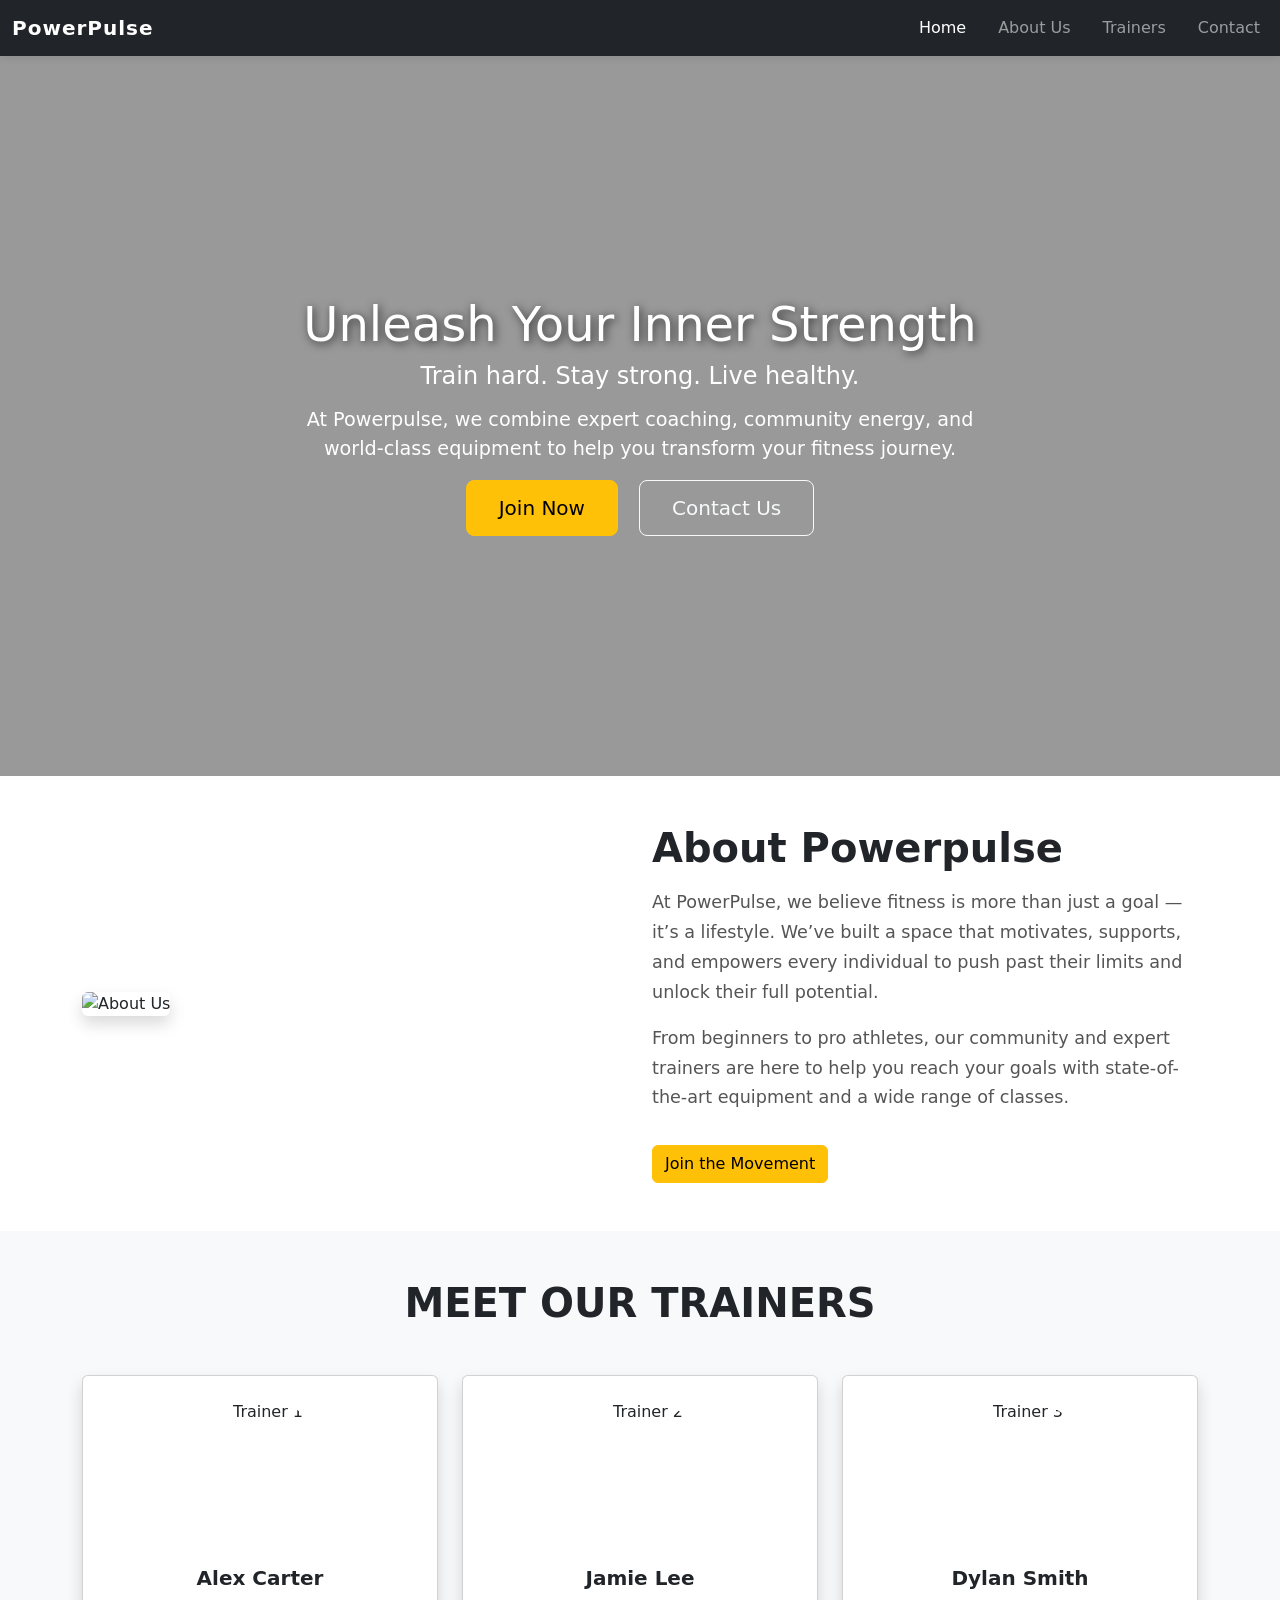
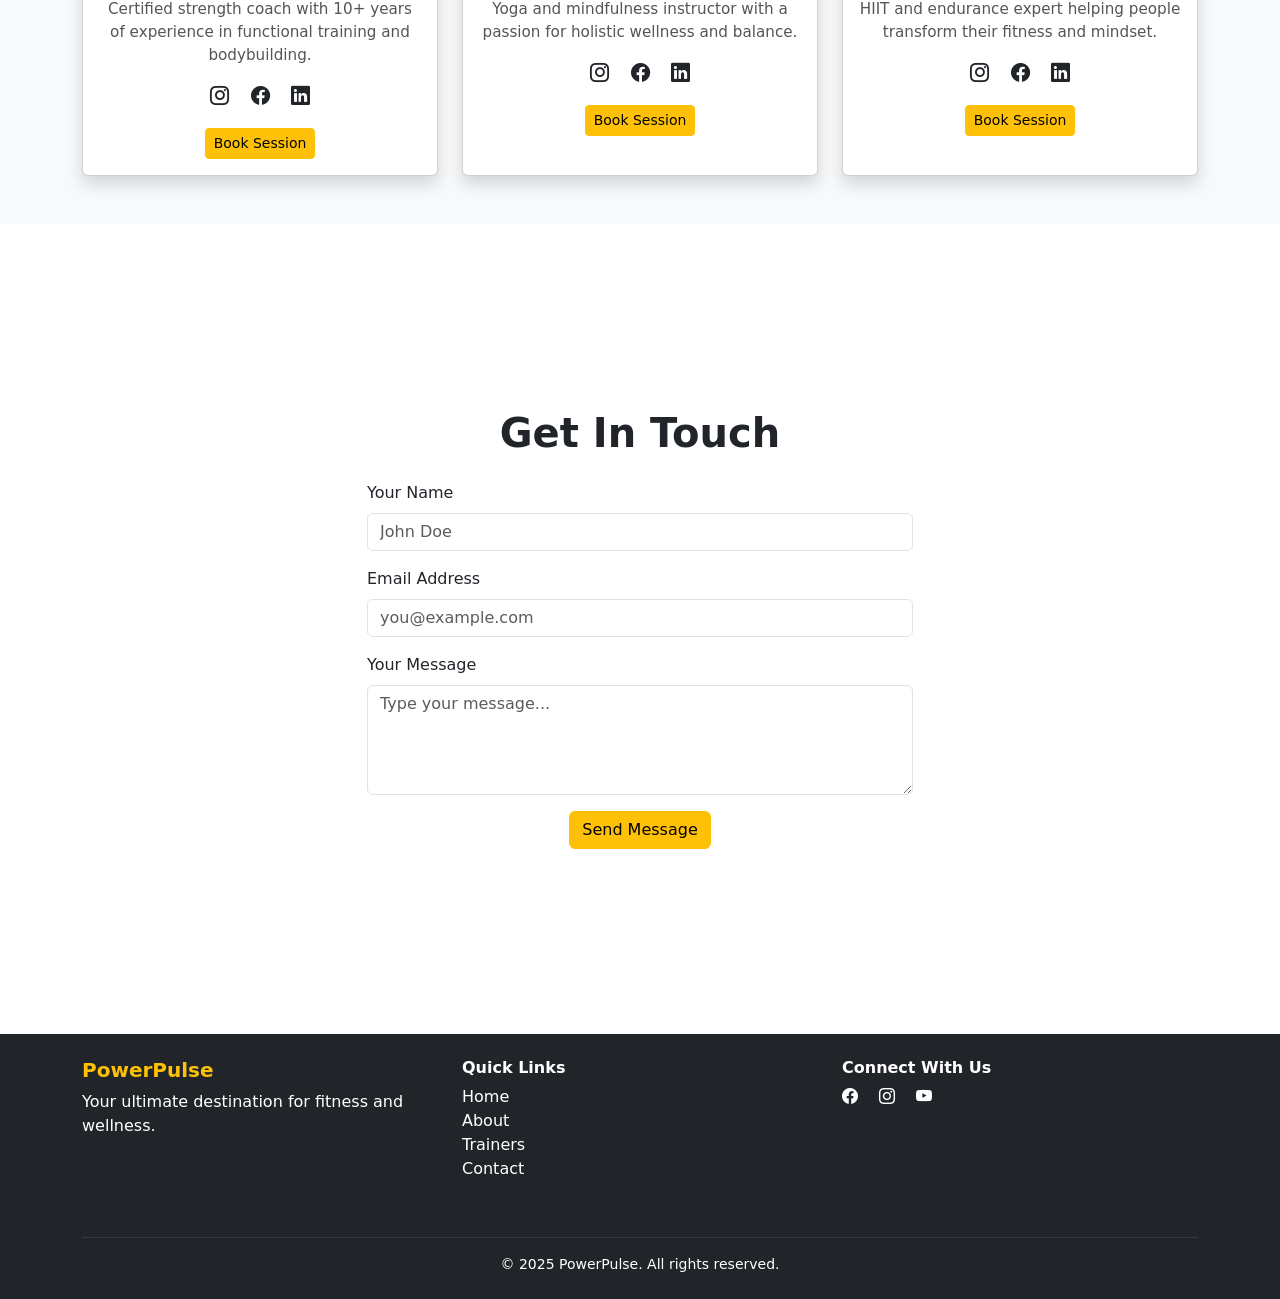
==== index.html @ c1c1d069 "Add files via upload" ====
<!DOCTYPE html>
<html lang="en">
<head>
    <meta charset="UTF-8">
    <meta name="viewport" content="width=device-width, initial-scale=1.0">
    <title>Document</title>
    <!-- Bootstrap Icons -->
<link rel="stylesheet" href="https://cdn.jsdelivr.net/npm/bootstrap-icons@1.10.5/font/bootstrap-icons.css">
    <link rel="stylesheet" href="style.css">
    <link href="https://cdn.jsdelivr.net/npm/bootstrap@5.3.5/dist/css/bootstrap.min.css" rel="stylesheet" integrity="sha384-SgOJa3DmI69IUzQ2PVdRZhwQ+dy64/BUtbMJw1MZ8t5HZApcHrRKUc4W0kG879m7" crossorigin="anonymous">
    
</head>
<body>
    <!-- header -->
    <nav class="navbar navbar-expand-lg navbar-dark bg-dark">
  <div class="container-fluid">
    <a class="navbar-brand" href="#">PowerPulse</a>
    <button class="navbar-toggler" type="button" data-bs-toggle="collapse" data-bs-target="#navbarNav">
      <span class="navbar-toggler-icon"></span>
    </button>
    <div class="collapse navbar-collapse" id="navbarNav">
      <ul class="navbar-nav ms-auto">
        <li class="nav-item">
          <a class="nav-link active" href="index.html">Home</a>
        </li>
        <li class="nav-item">
          <a class="nav-link" href="About.html">About Us</a>
        </li>
        <li class="nav-item">
          <a class="nav-link" href="Trainer.html">Trainers</a>
        </li>
        <li class="nav-item">
          <a class="nav-link " href="Contact.html">Contact</a>
        </li>
      </ul>
    </div>
  </div>
</nav>
    <!-- Hero Banner -->
<section class="hero-banner" id="Home">
  <div class="hero-content text-center">
    <h1>Unleash Your Inner Strength</h1>
    <h4 class="fw-light mb-3">Train hard. Stay strong. Live healthy.</h4>
    <p class="lead">At Powerpulse, we combine expert coaching, community energy, and world-class equipment to help you transform your fitness journey.</p>
    <a href="#" class="btn btn-warning btn-lg me-3">Join Now</a>
    <a href="#contact" class="btn btn-outline-light btn-lg">Contact Us</a>
  </div>
</section>
    <!---programs--->
   <section class="about py-5" id="About Us">
  <div class="container">
    <div class="row align-items-center">
      <div class="col-md-6 mb-4 mb-md-0">
        <img src="images/run.jpg" alt="About Us" class="img-fluid rounded shadow">
      </div>
      <div class="col-md-6">
        <h2 class="fw-bold mb-3">About Powerpulse</h2>
        <p>At PowerPulse, we believe fitness is more than just a goal — it’s a lifestyle. We’ve built a space that motivates, supports, and empowers every individual to push past their limits and unlock their full potential.</p>
        <p>From beginners to pro athletes, our community and expert trainers are here to help you reach your goals with state-of-the-art equipment and a wide range of classes.</p>
        <a href="#" class="btn btn-warning mt-3">Join the Movement</a>
      </div>
    </div>
  </div>
</section>
    <!--traineer-->
<section class="trainers py-5 bg-light" id="Trainers">
  <div class="container">
    <h2 class="text-center fw-bold mb-5">Meet Our Trainers</h2>
    <div class="row g-4">
      
      <!-- Trainer 1 -->
      <div class="col-md-4">
        <div class="card text-center shadow h-100">
          <img src="images/user1.jpg" class="card-img-top rounded-circle mx-auto mt-4" style="width: 150px; height: 150px; object-fit: cover;" alt="Trainer 1">
          <div class="card-body">
            <h5 class="card-title">Alex Carter</h5>
            <p class="card-text">Certified strength coach with 10+ years of experience in functional training and bodybuilding.</p>
            <div class="social-links mb-3">
              <a href="#" class="text-dark me-3"><i class="bi bi-instagram"></i></a>
              <a href="#" class="text-dark me-3"><i class="bi bi-facebook"></i></a>
              <a href="#" class="text-dark"><i class="bi bi-linkedin"></i></a>
            </div>
            <a href="#" class="btn btn-warning btn-sm">Book Session</a>
          </div>
        </div>
      </div>

      <!-- Trainer 2 -->
      <div class="col-md-4">
        <div class="card text-center shadow h-100">
          <img src="images/user2.jpg" class="card-img-top rounded-circle mx-auto mt-4" style="width: 150px; height: 150px; object-fit: cover;" alt="Trainer 2">
          <div class="card-body">
            <h5 class="card-title">Jamie Lee</h5>
            <p class="card-text">Yoga and mindfulness instructor with a passion for holistic wellness and balance.</p>
            <div class="social-links mb-3">
              <a href="#" class="text-dark me-3"><i class="bi bi-instagram"></i></a>
              <a href="#" class="text-dark me-3"><i class="bi bi-facebook"></i></a>
              <a href="#" class="text-dark"><i class="bi bi-linkedin"></i></a>
            </div>
            <a href="#" class="btn btn-warning btn-sm">Book Session</a>
          </div>
        </div>
      </div>

      <!-- Trainer 3 -->
      <div class="col-md-4">
        <div class="card text-center shadow h-100">
          <img src="images/user3.jpg" class="card-img-top rounded-circle mx-auto mt-4" style="width: 150px; height: 150px; object-fit: cover;" alt="Trainer 3">
          <div class="card-body">
            <h5 class="card-title">Dylan Smith</h5>
            <p class="card-text">HIIT and endurance expert helping people transform their fitness and mindset.</p>
            <div class="social-links mb-3">
              <a href="#" class="text-dark me-3"><i class="bi bi-instagram"></i></a>
              <a href="#" class="text-dark me-3"><i class="bi bi-facebook"></i></a>
              <a href="#" class="text-dark"><i class="bi bi-linkedin"></i></a>
            </div>
            <a href="#" class="btn btn-warning btn-sm">Book Session</a>
          </div>
        </div>
      </div>

    </div>
  </div>
    
</section>
    <section class="contact d-flex align-items-center justify-content-center py-5" style="min-height: 90vh;" id="Contact">
  <div class="container">
    <h2 class="text-center fw-bold mb-4">Get In Touch</h2>
    <div class="row justify-content-center">
      
      <!-- Optional: Contact Info -->
      <div class="col-lg-6 col-md-8">
        <form>
          <div class="mb-3">
            <label for="name" class="form-label">Your Name</label>
            <input type="text" class="form-control" id="name" placeholder="John Doe">
          </div>
          <div class="mb-3">
            <label for="email" class="form-label">Email Address</label>
            <input type="email" class="form-control" id="email" placeholder="you@example.com">
          </div>
          <div class="mb-3">
            <label for="message" class="form-label">Your Message</label>
            <textarea class="form-control" id="message" rows="4" placeholder="Type your message..."></textarea>
          </div>
          <div class="text-center">
            <button type="submit" class="btn btn-warning">Send Message</button>
          </div>
        </form>
      </div>

    </div>
  </div>
</section>
    
    <footer class="footer bg-dark text-white py-4">
  <div class="container">
    <div class="row text-center text-md-start">
      
      <!-- Logo / Brand -->
      <div class="col-md-4 mb-3">
        <h5 class="fw-bold text-warning">PowerPulse</h5>
        <p>Your ultimate destination for fitness and wellness.</p>
      </div>
      
      <!-- Quick Links -->
      <div class="col-md-4 mb-3">
        <h6 class="fw-bold">Quick Links</h6>
        <ul class="list-unstyled">
          <li><a href="#Home" class="text-white text-decoration-none">Home</a></li>
          <li><a href="#About Us" class="text-white text-decoration-none">About</a></li>
          <li><a href="#Trainers" class="text-white text-decoration-none">Trainers</a></li>
          <li><a href="#Contact" class="text-white text-decoration-none">Contact</a></li>
        </ul>
      </div>
      
      <!-- Social Media -->
      <div class="col-md-4 mb-3">
        <h6 class="fw-bold">Connect With Us</h6>
        <a href="#" class="text-white me-3"><i class="bi bi-facebook"></i></a>
        <a href="#" class="text-white me-3"><i class="bi bi-instagram"></i></a>
        <a href="#" class="text-white"><i class="bi bi-youtube"></i></a>
      </div>

    </div>

    <hr class="border-top border-secondary mt-4">
    <p class="text-center mb-0 small">&copy; 2025 PowerPulse. All rights reserved.</p>
  </div>
</footer>
    <script src="https://cdn.jsdelivr.net/npm/bootstrap@5.3.5/dist/js/bootstrap.bundle.min.js" integrity="sha384-k6d4wzSIapyDyv1kpU366/PK5hCdSbCRGRCMv+eplOQJWyd1fbcAu9OCUj5zNLiq" crossorigin="anonymous"></script></body>
</html>
---- style.css ----
/* style.css */

/* Reset some default styles */
body {
    margin: 0;
    padding: 0;
    font-family: 'Segoe UI', sans-serif;
    background-color: #f8f9fa; /* Light gray background */
}

/* Navbar Customization */
.navbar {
    box-shadow: 0 2px 10px rgba(0, 0, 0, 0.1);
}

.navbar-brand {
    font-weight: bold;
    font-size: 1.5rem;
    letter-spacing: 1px;
}

.nav-link {
    margin-left: 1rem;
    transition: color 0.3s ease;
}

.nav-link:hover {
    color: #fdd835 !important; /* Yellow highlight on hover */
}

/* Optional hero section if you add it */
/* Hero Banner with background image */
.hero-banner {
    background-image: url('images/banner.jpg');  /* Make sure this path is correct */
    background-size: cover;
    background-position: center center;
    background-repeat: no-repeat;
    height: 80vh;
    width:100%;
    position: relative;
    display: flex;
    align-items: center;
    justify-content: center;
    text-align: center;
    color: white;
}
.hero-content h4 {
  font-weight: 300;
  font-size: 1.5rem;
}

.hero-content p {
  font-size: 1.1rem;
  max-width: 700px;
  margin: 0 auto 1.5rem;
}

.hero-content a {
  padding: 0.75rem 2rem;
}

.hero-banner::before {
    content: '';
    position: absolute;
    top: 0;
    left: 0;
    height: 100%;
    width: 100%;
    background: rgba(0, 0, 0, 0.4); /* Optional dark overlay */
    z-index: 1;
}

.hero-content {
    position: relative;
    z-index: 2;
}

.hero-content h1 {
    font-size: 3rem;
    text-shadow: 2px 2px 10px rgba(0, 0, 0, 0.7);
}

.hero-content p {
    font-size: 1.2rem;
    margin-bottom: 1rem;
}

/* Responsive spacing */
@media (max-width: 768px) {
    .nav-link {
        margin-left: 0;
        margin-top: 0.5rem;
    }

    .hero h1 {
        font-size: 2rem;
    }
}
.about h2 {
    font-size: 2.5rem;
    color: #212529;
}

.about p {
    font-size: 1.1rem;
    line-height: 1.7;
    color: #555;
}
.trainers h2 {
    font-size: 2.5rem;
    text-transform: uppercase;
    color: #212529;
}

.card-title {
    font-weight: 600;
}

.card-text {
    font-size: 0.95rem;
    color: #555;
}
.trainers h2 {
    font-size: 2.5rem;
    text-transform: uppercase;
    color: #212529;
}
8
.card-title {
    font-weight: 600;
}

.card-text {
    font-size: 0.95rem;
    color: #555;
}
.social-links a {
  font-size: 1.2rem;
  transition: color 0.3s ease;
}

.social-links a:hover {
  color: #fdd835;
}
.contact h2 {
    font-size: 2.5rem;
}

.contact h5 {
    margin-top: 1.5rem;
    font-weight: 600;
} 
.footer a:hover {
    text-decoration: underline;
    color: #fdd835;
}
.highlight {
  color: #fdd835;
  font-weight: 700;
  text-transform: uppercase;
}
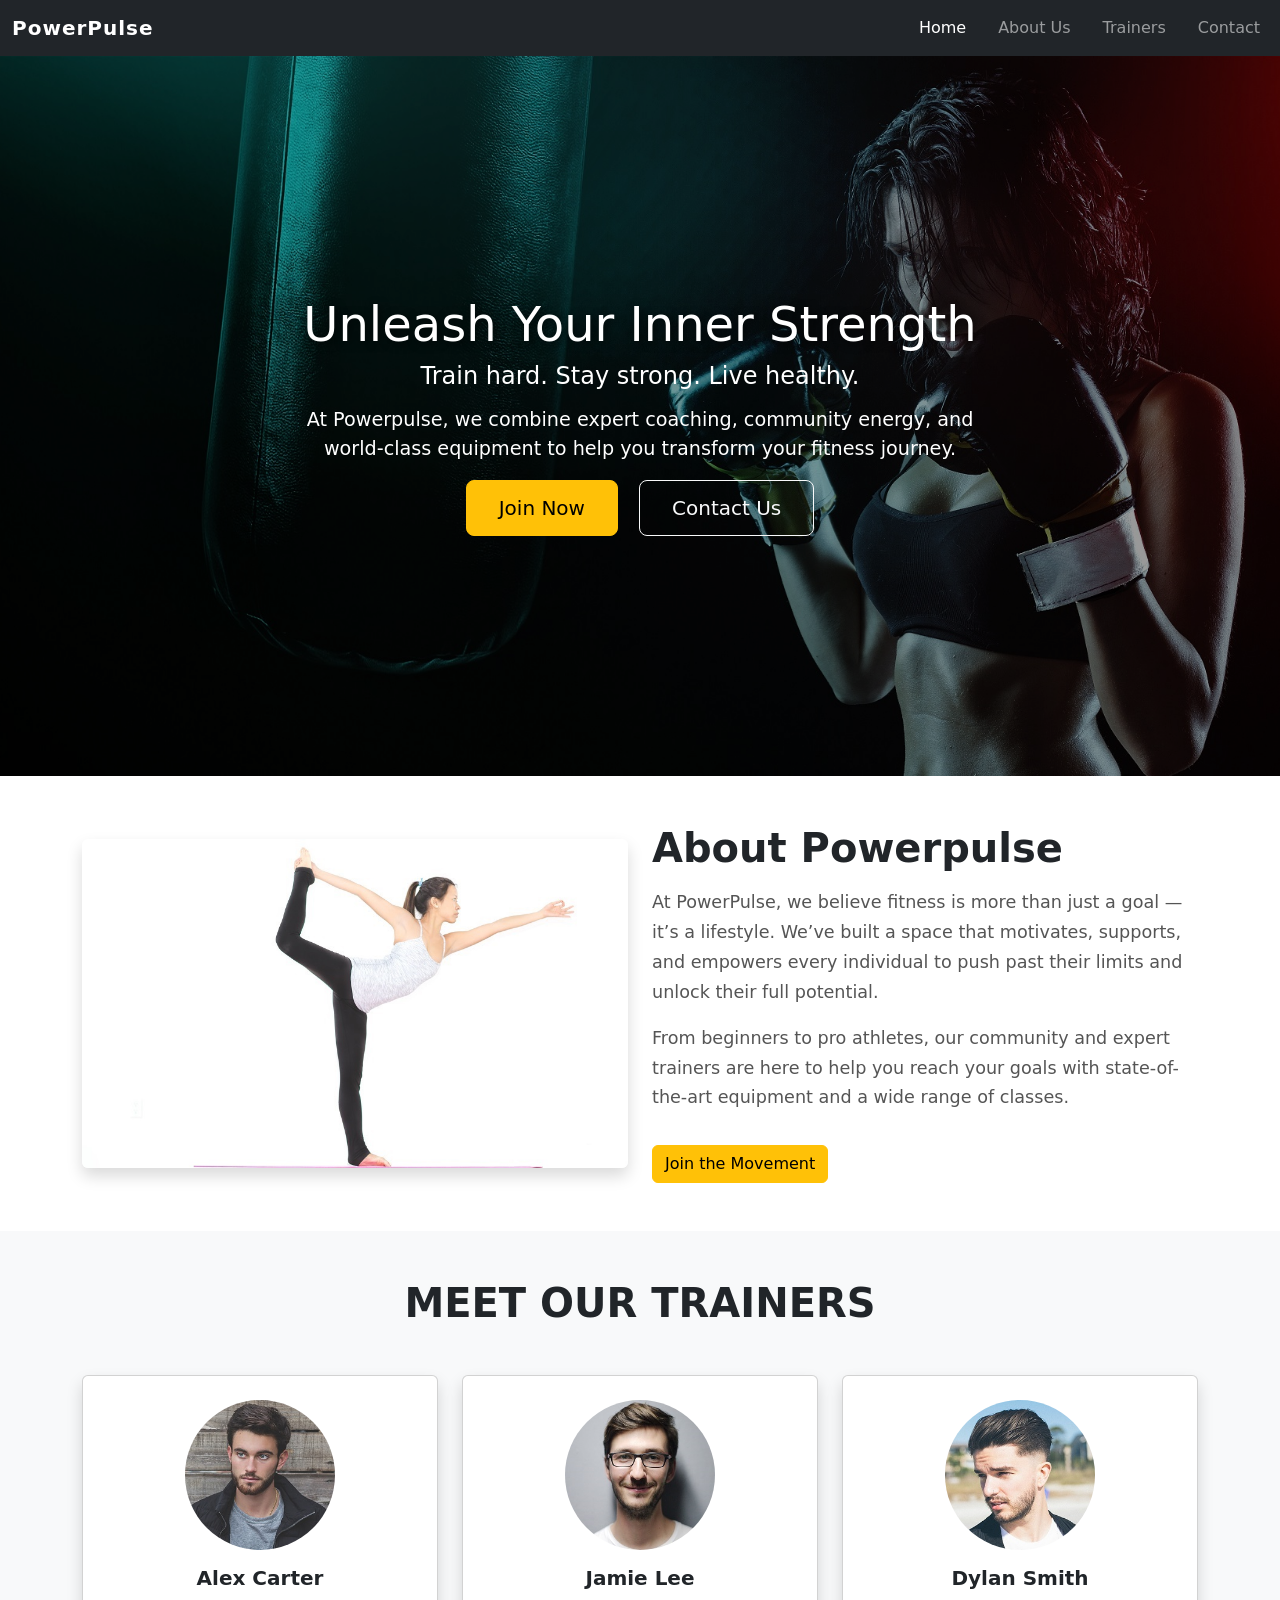
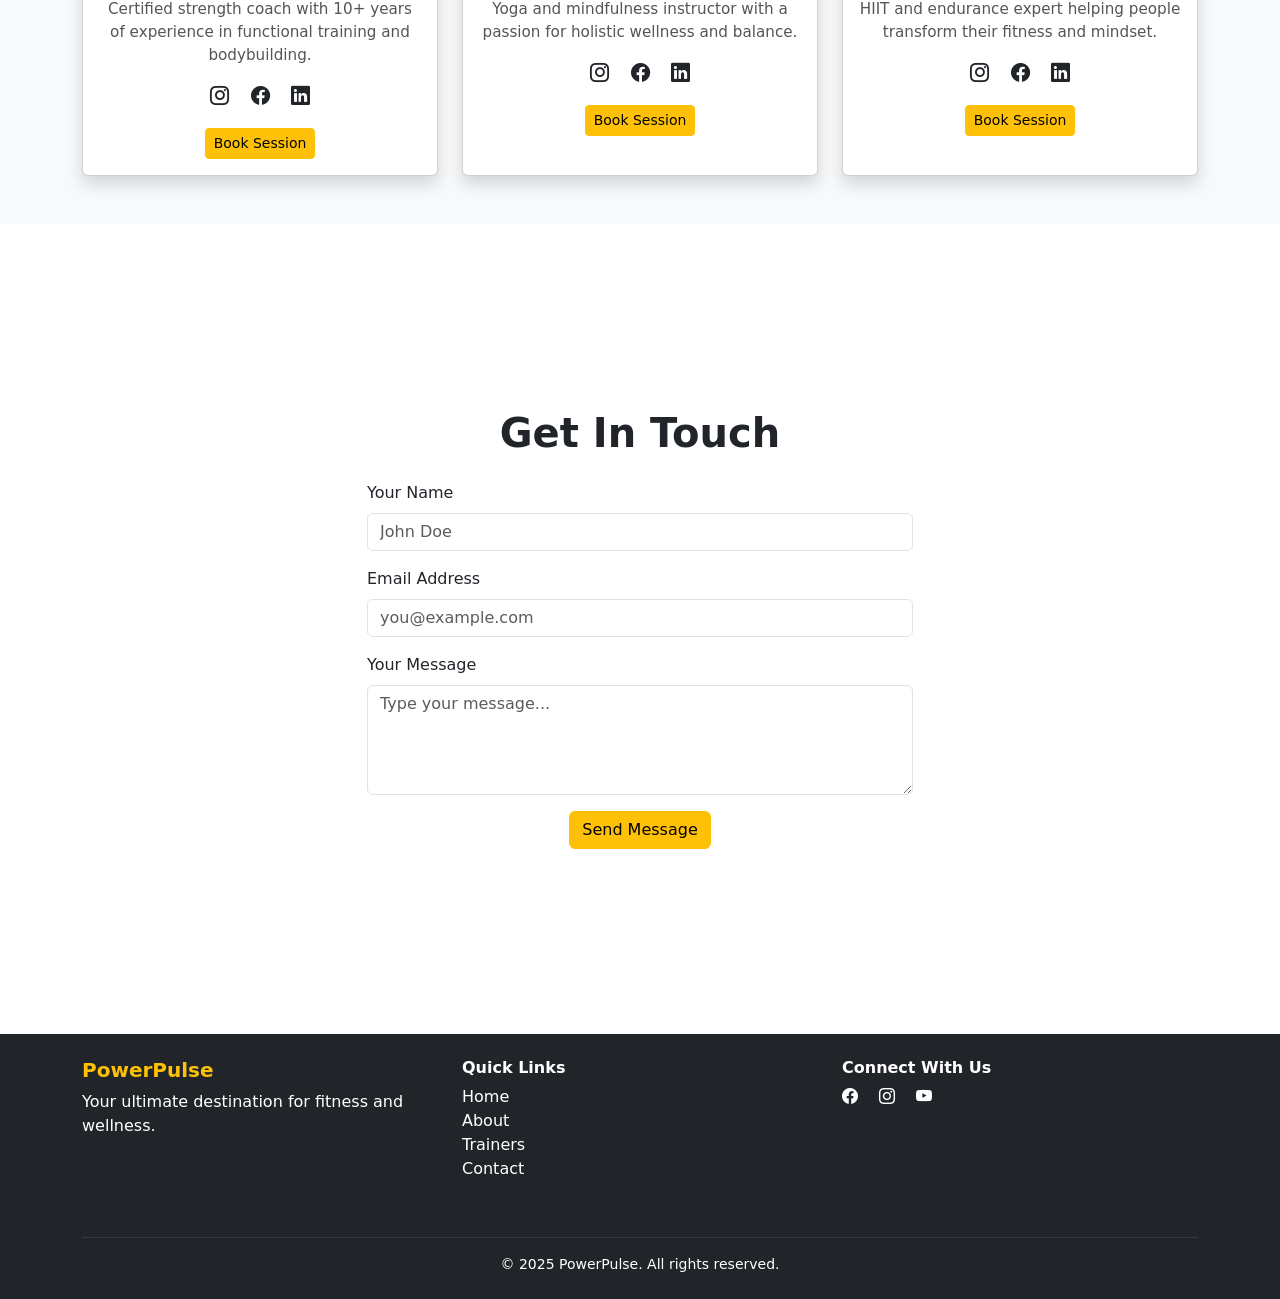
==== commit 5866f6b9: "Add files via upload" ====
--- a/index.html
+++ b/index.html
@@ -3,190 +3,191 @@
 <head>
     <meta charset="UTF-8">
     <meta name="viewport" content="width=device-width, initial-scale=1.0">
-    <title>Document</title>
-    <!-- Bootstrap Icons -->
-<link rel="stylesheet" href="https://cdn.jsdelivr.net/npm/bootstrap-icons@1.10.5/font/bootstrap-icons.css">
+    <title>PowerPulse-Gym Website</title>
+    <!-- Bootstrap Icons -->
+<link rel="stylesheet" href="https://cdn.jsdelivr.net/npm/bootstrap-icons@1.10.5/font/bootstrap-icons.css">
     <link rel="stylesheet" href="style.css">
     <link href="https://cdn.jsdelivr.net/npm/bootstrap@5.3.5/dist/css/bootstrap.min.css" rel="stylesheet" integrity="sha384-SgOJa3DmI69IUzQ2PVdRZhwQ+dy64/BUtbMJw1MZ8t5HZApcHrRKUc4W0kG879m7" crossorigin="anonymous">
-    
+    
 </head>
 <body>
     <!-- header -->
-    <nav class="navbar navbar-expand-lg navbar-dark bg-dark">
-  <div class="container-fluid">
-    <a class="navbar-brand" href="#">PowerPulse</a>
-    <button class="navbar-toggler" type="button" data-bs-toggle="collapse" data-bs-target="#navbarNav">
-      <span class="navbar-toggler-icon"></span>
-    </button>
-    <div class="collapse navbar-collapse" id="navbarNav">
-      <ul class="navbar-nav ms-auto">
-        <li class="nav-item">
-          <a class="nav-link active" href="index.html">Home</a>
-        </li>
-        <li class="nav-item">
-          <a class="nav-link" href="About.html">About Us</a>
-        </li>
-        <li class="nav-item">
-          <a class="nav-link" href="Trainer.html">Trainers</a>
-        </li>
-        <li class="nav-item">
-          <a class="nav-link " href="Contact.html">Contact</a>
-        </li>
-      </ul>
-    </div>
-  </div>
-</nav>
-    <!-- Hero Banner -->
-<section class="hero-banner" id="Home">
-  <div class="hero-content text-center">
-    <h1>Unleash Your Inner Strength</h1>
-    <h4 class="fw-light mb-3">Train hard. Stay strong. Live healthy.</h4>
-    <p class="lead">At Powerpulse, we combine expert coaching, community energy, and world-class equipment to help you transform your fitness journey.</p>
-    <a href="#" class="btn btn-warning btn-lg me-3">Join Now</a>
-    <a href="#contact" class="btn btn-outline-light btn-lg">Contact Us</a>
-  </div>
-</section>
-    <!---programs--->
-   <section class="about py-5" id="About Us">
-  <div class="container">
-    <div class="row align-items-center">
-      <div class="col-md-6 mb-4 mb-md-0">
-        <img src="images/run.jpg" alt="About Us" class="img-fluid rounded shadow">
-      </div>
-      <div class="col-md-6">
-        <h2 class="fw-bold mb-3">About Powerpulse</h2>
-        <p>At PowerPulse, we believe fitness is more than just a goal — it’s a lifestyle. We’ve built a space that motivates, supports, and empowers every individual to push past their limits and unlock their full potential.</p>
-        <p>From beginners to pro athletes, our community and expert trainers are here to help you reach your goals with state-of-the-art equipment and a wide range of classes.</p>
-        <a href="#" class="btn btn-warning mt-3">Join the Movement</a>
-      </div>
-    </div>
-  </div>
-</section>
-    <!--traineer-->
-<section class="trainers py-5 bg-light" id="Trainers">
-  <div class="container">
-    <h2 class="text-center fw-bold mb-5">Meet Our Trainers</h2>
-    <div class="row g-4">
-      
-      <!-- Trainer 1 -->
-      <div class="col-md-4">
-        <div class="card text-center shadow h-100">
-          <img src="images/user1.jpg" class="card-img-top rounded-circle mx-auto mt-4" style="width: 150px; height: 150px; object-fit: cover;" alt="Trainer 1">
-          <div class="card-body">
-            <h5 class="card-title">Alex Carter</h5>
-            <p class="card-text">Certified strength coach with 10+ years of experience in functional training and bodybuilding.</p>
-            <div class="social-links mb-3">
-              <a href="#" class="text-dark me-3"><i class="bi bi-instagram"></i></a>
-              <a href="#" class="text-dark me-3"><i class="bi bi-facebook"></i></a>
-              <a href="#" class="text-dark"><i class="bi bi-linkedin"></i></a>
-            </div>
-            <a href="#" class="btn btn-warning btn-sm">Book Session</a>
-          </div>
-        </div>
-      </div>
-
-      <!-- Trainer 2 -->
-      <div class="col-md-4">
-        <div class="card text-center shadow h-100">
-          <img src="images/user2.jpg" class="card-img-top rounded-circle mx-auto mt-4" style="width: 150px; height: 150px; object-fit: cover;" alt="Trainer 2">
-          <div class="card-body">
-            <h5 class="card-title">Jamie Lee</h5>
-            <p class="card-text">Yoga and mindfulness instructor with a passion for holistic wellness and balance.</p>
-            <div class="social-links mb-3">
-              <a href="#" class="text-dark me-3"><i class="bi bi-instagram"></i></a>
-              <a href="#" class="text-dark me-3"><i class="bi bi-facebook"></i></a>
-              <a href="#" class="text-dark"><i class="bi bi-linkedin"></i></a>
-            </div>
-            <a href="#" class="btn btn-warning btn-sm">Book Session</a>
-          </div>
-        </div>
-      </div>
-
-      <!-- Trainer 3 -->
-      <div class="col-md-4">
-        <div class="card text-center shadow h-100">
-          <img src="images/user3.jpg" class="card-img-top rounded-circle mx-auto mt-4" style="width: 150px; height: 150px; object-fit: cover;" alt="Trainer 3">
-          <div class="card-body">
-            <h5 class="card-title">Dylan Smith</h5>
-            <p class="card-text">HIIT and endurance expert helping people transform their fitness and mindset.</p>
-            <div class="social-links mb-3">
-              <a href="#" class="text-dark me-3"><i class="bi bi-instagram"></i></a>
-              <a href="#" class="text-dark me-3"><i class="bi bi-facebook"></i></a>
-              <a href="#" class="text-dark"><i class="bi bi-linkedin"></i></a>
-            </div>
-            <a href="#" class="btn btn-warning btn-sm">Book Session</a>
-          </div>
-        </div>
-      </div>
-
-    </div>
-  </div>
-    
-</section>
-    <section class="contact d-flex align-items-center justify-content-center py-5" style="min-height: 90vh;" id="Contact">
-  <div class="container">
-    <h2 class="text-center fw-bold mb-4">Get In Touch</h2>
-    <div class="row justify-content-center">
-      
-      <!-- Optional: Contact Info -->
-      <div class="col-lg-6 col-md-8">
-        <form>
-          <div class="mb-3">
-            <label for="name" class="form-label">Your Name</label>
-            <input type="text" class="form-control" id="name" placeholder="John Doe">
-          </div>
-          <div class="mb-3">
-            <label for="email" class="form-label">Email Address</label>
-            <input type="email" class="form-control" id="email" placeholder="you@example.com">
-          </div>
-          <div class="mb-3">
-            <label for="message" class="form-label">Your Message</label>
-            <textarea class="form-control" id="message" rows="4" placeholder="Type your message..."></textarea>
-          </div>
-          <div class="text-center">
-            <button type="submit" class="btn btn-warning">Send Message</button>
-          </div>
-        </form>
-      </div>
-
-    </div>
-  </div>
-</section>
-    
-    <footer class="footer bg-dark text-white py-4">
-  <div class="container">
-    <div class="row text-center text-md-start">
-      
-      <!-- Logo / Brand -->
-      <div class="col-md-4 mb-3">
-        <h5 class="fw-bold text-warning">PowerPulse</h5>
-        <p>Your ultimate destination for fitness and wellness.</p>
-      </div>
-      
-      <!-- Quick Links -->
-      <div class="col-md-4 mb-3">
-        <h6 class="fw-bold">Quick Links</h6>
-        <ul class="list-unstyled">
-          <li><a href="#Home" class="text-white text-decoration-none">Home</a></li>
-          <li><a href="#About Us" class="text-white text-decoration-none">About</a></li>
-          <li><a href="#Trainers" class="text-white text-decoration-none">Trainers</a></li>
-          <li><a href="#Contact" class="text-white text-decoration-none">Contact</a></li>
-        </ul>
-      </div>
-      
-      <!-- Social Media -->
-      <div class="col-md-4 mb-3">
-        <h6 class="fw-bold">Connect With Us</h6>
-        <a href="#" class="text-white me-3"><i class="bi bi-facebook"></i></a>
-        <a href="#" class="text-white me-3"><i class="bi bi-instagram"></i></a>
-        <a href="#" class="text-white"><i class="bi bi-youtube"></i></a>
-      </div>
-
-    </div>
-
-    <hr class="border-top border-secondary mt-4">
-    <p class="text-center mb-0 small">&copy; 2025 PowerPulse. All rights reserved.</p>
-  </div>
-</footer>
+    <nav class="navbar navbar-expand-lg navbar-dark bg-dark">
+  <div class="container-fluid">
+    <a class="navbar-brand" href="#home">PowerPulse</a>
+    <button class="navbar-toggler" type="button" data-bs-toggle="collapse" data-bs-target="#navbarNav">
+      <span class="navbar-toggler-icon"></span>
+    </button>
+    <div class="collapse navbar-collapse" id="navbarNav">
+      <ul class="navbar-nav ms-auto">
+        <li class="nav-item">
+          <a class="nav-link active" href="index.html">Home</a>
+        </li>
+        <li class="nav-item">
+          <a class="nav-link" href="About.html">About Us</a>
+        </li>
+        <li class="nav-item">
+          <a class="nav-link" href="Trainer.html">Trainers</a>
+        </li>
+        <li class="nav-item">
+          <a class="nav-link " href="Contact.html">Contact</a>
+        </li>
+      </ul>
+    </div>
+  </div>
+</nav>
+    <!-- Hero Banner -->
+<section class="hero-banner" id="Home">
+  <div class="hero-content text-center">
+    <h1>Unleash Your Inner Strength</h1>
+    <h4 class="fw-light mb-3">Train hard. Stay strong. Live healthy.</h4>
+    <p class="lead">At Powerpulse, we combine expert coaching, community energy, and world-class equipment to help you transform your fitness journey.</p>
+    <a href="#" class="btn btn-warning btn-lg me-3">Join Now</a>
+    <a href="#contact" class="btn btn-outline-light btn-lg">Contact Us</a>
+  </div>
+</section>
+    <!---programs--->
+   <section class="about py-5" id="About Us">
+  <div class="container">
+    <div class="row align-items-center">
+      <div class="col-md-6 mb-4 mb-md-0">
+        <img src="images/run.jpg" alt="About Us" class="img-fluid rounded shadow">
+      </div>
+      <div class="col-md-6">
+        <h2 class="fw-bold mb-3">About Powerpulse</h2>
+        <p>At PowerPulse, we believe fitness is more than just a goal — it’s a lifestyle. We’ve built a space that motivates, supports, and empowers every individual to push past their limits and unlock their full potential.</p>
+        <p>From beginners to pro athletes, our community and expert trainers are here to help you reach your goals with state-of-the-art equipment and a wide range of classes.</p>
+        <a href="#" class="btn btn-warning mt-3">Join the Movement</a>
+      </div>
+    </div>
+  </div>
+</section>
+    <!--traineer-->
+<section class="trainers py-5 bg-light" id="Trainers">
+  <div class="container">
+    <h2 class="text-center fw-bold mb-5">Meet Our Trainers</h2>
+    <div class="row g-4">
+      
+      <!-- Trainer 1 -->
+      <div class="col-md-4">
+        <div class="card text-center shadow h-100">
+          <img src="images/user1.jpg" class="card-img-top rounded-circle mx-auto mt-4" style="width: 150px; height: 150px; object-fit: cover;" alt="Trainer 1">
+          <div class="card-body">
+            <h5 class="card-title">Alex Carter</h5>
+            <p class="card-text">Certified strength coach with 10+ years of experience in functional training and bodybuilding.</p>
+            <div class="social-links mb-3">
+              <a href="#" class="text-dark me-3"><i class="bi bi-instagram"></i></a>
+              <a href="#" class="text-dark me-3"><i class="bi bi-facebook"></i></a>
+              <a href="#" class="text-dark"><i class="bi bi-linkedin"></i></a>
+            </div>
+            <a href="#" class="btn btn-warning btn-sm">Book Session</a>
+          </div>
+        </div>
+      </div>
+
+      <!-- Trainer 2 -->
+      <div class="col-md-4">
+        <div class="card text-center shadow h-100">
+          <img src="images/user2.jpg" class="card-img-top rounded-circle mx-auto mt-4" style="width: 150px; height: 150px; object-fit: cover;" alt="Trainer 2">
+          <div class="card-body">
+            <h5 class="card-title">Jamie Lee</h5>
+            <p class="card-text">Yoga and mindfulness instructor with a passion for holistic wellness and balance.</p>
+            <div class="social-links mb-3">
+              <a href="#" class="text-dark me-3"><i class="bi bi-instagram"></i></a>
+              <a href="#" class="text-dark me-3"><i class="bi bi-facebook"></i></a>
+              <a href="#" class="text-dark"><i class="bi bi-linkedin"></i></a>
+            </div>
+            <a href="#" class="btn btn-warning btn-sm">Book Session</a>
+          </div>
+        </div>
+      </div>
+
+      <!-- Trainer 3 -->
+      <div class="col-md-4">
+        <div class="card text-center shadow h-100">
+          <img src="images/user3.jpg" class="card-img-top rounded-circle mx-auto mt-4" style="width: 150px; height: 150px; object-fit: cover;" alt="Trainer 3">
+          <div class="card-body">
+            <h5 class="card-title">Dylan Smith</h5>
+            <p class="card-text">HIIT and endurance expert helping people transform their fitness and mindset.</p>
+            <div class="social-links mb-3">
+              <a href="#" class="text-dark me-3"><i class="bi bi-instagram"></i></a>
+              <a href="#" class="text-dark me-3"><i class="bi bi-facebook"></i></a>
+              <a href="#" class="text-dark"><i class="bi bi-linkedin"></i></a>
+            </div>
+            <a href="#" class="btn btn-warning btn-sm">Book Session</a>
+          </div>
+        </div>
+      </div>
+
+    </div>
+  </div>
+    
+</section>
+    <section class="contact d-flex align-items-center justify-content-center py-5" style="min-height: 90vh;" id="Contact">
+  <div class="container">
+    <h2 class="text-center fw-bold mb-4">Get In Touch</h2>
+    <div class="row justify-content-center">
+      
+      <!-- Optional: Contact Info -->
+      <div class="col-lg-6 col-md-8">
+        <form>
+          <div class="mb-3">
+            <label for="name" class="form-label">Your Name</label>
+            <input type="text" class="form-control" id="name" placeholder="John Doe">
+          </div>
+          <div class="mb-3">
+            <label for="email" class="form-label">Email Address</label>
+            <input type="email" class="form-control" id="email" placeholder="you@example.com">
+          </div>
+          <div class="mb-3">
+            <label for="message" class="form-label">Your Message</label>
+            <textarea class="form-control" id="message" rows="4" placeholder="Type your message..."></textarea>
+          </div>
+          <div class="text-center">
+            <button type="submit" class="btn btn-warning">Send Message</button>
+          </div>
+        </form>
+      </div>
+
+    </div>
+  </div>
+</section>
+    
+    <footer class="footer bg-dark text-white py-4">
+  <div class="container">
+    <div class="row text-center text-md-start">
+      
+      <!-- Logo / Brand -->
+      <div class="col-md-4 mb-3">
+        <h5 class="fw-bold text-warning">PowerPulse</h5>
+        <p>Your ultimate destination for fitness and wellness.</p>
+      </div>
+      
+      <!-- Quick Links -->
+      <div class="col-md-4 mb-3">
+        <h6 class="fw-bold">Quick Links</h6>
+        <ul class="list-unstyled">
+          <li><a href="#Home" class="text-white text-decoration-none">Home</a></li>
+          <li><a href="#About Us" class="text-white text-decoration-none">About</a></li>
+          <li><a href="#Trainers" class="text-white text-decoration-none">Trainers</a></li>
+          <li><a href="#Contact" class="text-white text-decoration-none">Contact</a></li>
+        </ul>
+      </div>
+      
+      <!-- Social Media -->
+      <div class="col-md-4 mb-3">
+        <h6 class="fw-bold">Connect With Us</h6>
+        <a href="#" class="text-white me-3"><i class="bi bi-facebook"></i></a>
+        <a href="#" class="text-white me-3"><i class="bi bi-instagram"></i></a>
+        <a href="#" class="text-white"><i class="bi bi-youtube"></i></a>
+      </div>
+
+    </div>
+
+    <hr class="border-top border-secondary mt-4">
+    <p class="text-center mb-0 small">&copy; 2025 PowerPulse. All rights reserved.</p>
+  </div>
+</footer>
     <script src="https://cdn.jsdelivr.net/npm/bootstrap@5.3.5/dist/js/bootstrap.bundle.min.js" integrity="sha384-k6d4wzSIapyDyv1kpU366/PK5hCdSbCRGRCMv+eplOQJWyd1fbcAu9OCUj5zNLiq" crossorigin="anonymous"></script></body>
-</html>+
+</html>
--- a/style.css
+++ b/style.css
@@ -125,7 +125,7 @@
     text-transform: uppercase;
     color: #212529;
 }
-8
+
 .card-title {
     font-weight: 600;
 }
